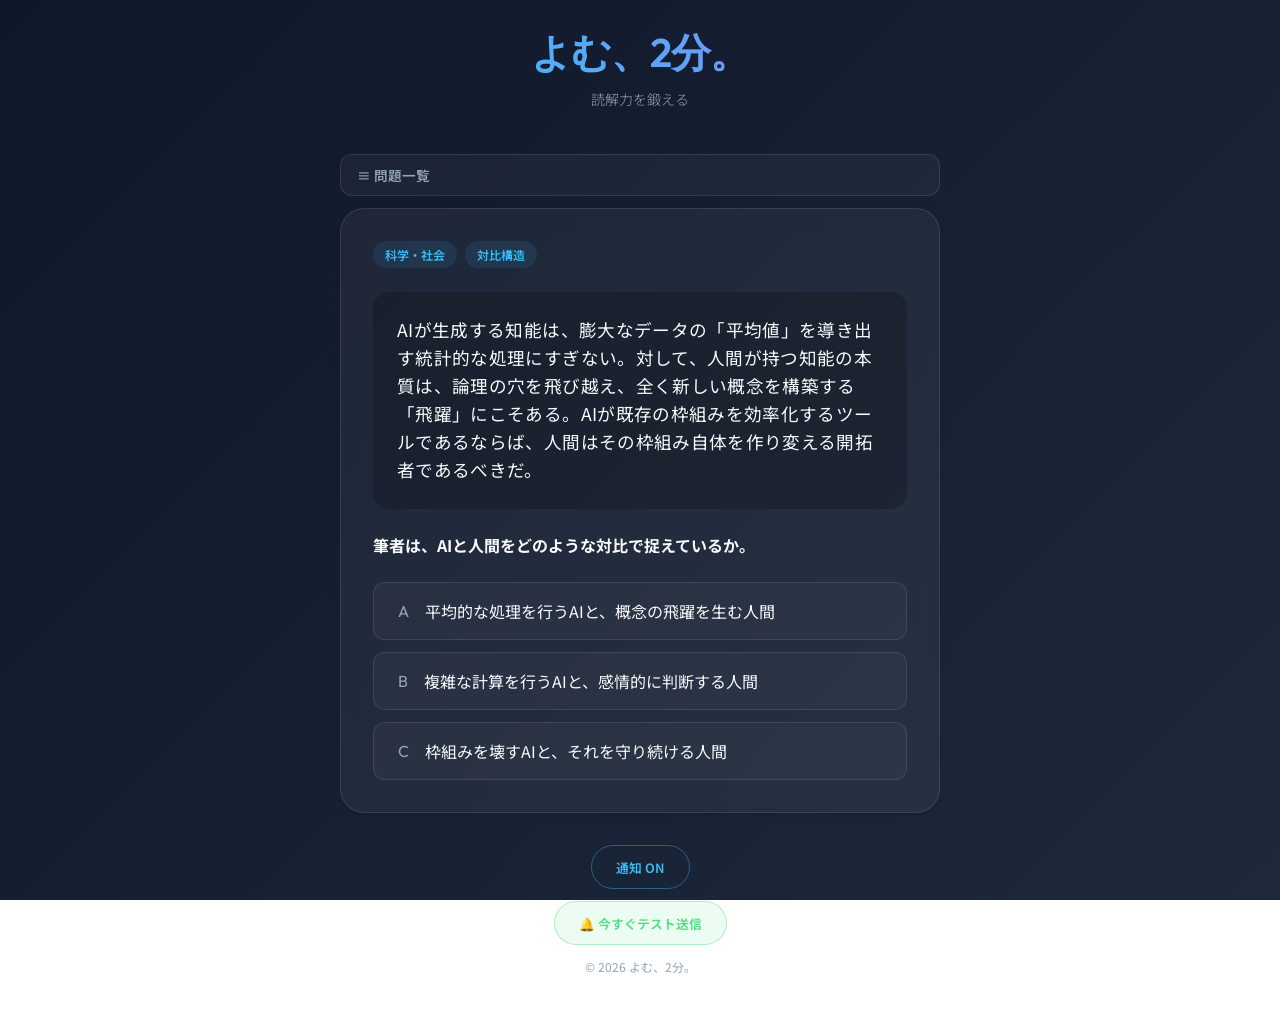
==== index.html @ 4138f0cf "feat: add question list with jump-to and admin delete - Question list table (No. / Title / Genre) to" ====
<!DOCTYPE html>
<html lang="ja">
<head>
    <meta charset="UTF-8">
    <meta name="viewport" content="width=device-width, initial-scale=1.0, viewport-fit=cover">
    <title>よむ、2分。</title>
    <link rel="preconnect" href="https://fonts.googleapis.com">
    <link rel="preconnect" href="https://fonts.gstatic.com" crossorigin>
    <link href="https://fonts.googleapis.com/css2?family=Noto+Sans+JP:wght@300;400;700&family=Outfit:wght@300;400;600&display=swap" rel="stylesheet">
    <link rel="manifest" href="/2-min_app/manifest.json">
    <!-- iOS PWA サポート -->
    <meta name="apple-mobile-web-app-capable" content="yes">
    <meta name="apple-mobile-web-app-status-bar-style" content="black-translucent">
    <meta name="apple-mobile-web-app-title" content="よむ2分">
    <link rel="apple-touch-icon" href="/2-min_app/icon-192.png">
    <meta name="theme-color" content="#0f172a">
    <link rel="stylesheet" href="style.css?v=10">
</head>
<body>
    <div id="app">

        <header class="app-header">
            <h1 class="app-title">よむ、2分。</h1>
            <p class="app-subtitle">読解力を鍛える</p>
            <div class="stats-row">
                <div class="stat-badge hidden" id="streak-badge">
                    <span id="streak-count">0</span> 日連続
                </div>
                <div class="stat-badge stat-badge--count hidden" id="daily-count">
                    今日 <span id="daily-count-num">0</span> 問
                </div>
            </div>
        </header>

        <!-- 問題一覧 -->
        <button id="list-toggle-btn" class="list-toggle-btn">≡ 問題一覧</button>
        <div id="question-list" class="question-list glass hidden"></div>

        <!-- 通常のクイズカード -->
        <div class="glass" id="quiz-card">
            <div class="tags-container" id="tags"></div>

            <div class="passage-section">
                <p id="passage"></p>
            </div>

            <p class="question-section" id="question"></p>

            <div class="choices-container" id="choices"></div>

            <div class="explanation-area hidden" id="explanation-area">
                <span class="result-badge" id="result-badge"></span>

                <div class="explanation-block">
                    <p class="label">【 根拠引用 】</p>
                    <p class="content-text" id="evidence-text"></p>
                </div>

                <div class="explanation-block">
                    <p class="label">【 読み方のコツ 】</p>
                    <p class="content-text" id="tip-text"></p>
                </div>

                <button class="next-btn hidden" id="next-btn">次の問題へ</button>
            </div>
        </div>


        <!-- 管理者パネル（?admin で表示） -->
        <div class="admin-panel hidden" id="admin-panel">
            <h2 class="admin-title">管理者パネル</h2>

            <form id="admin-form" class="admin-form">
                <div class="admin-row">
                    <label for="admin-title">タイトル（短い単語）</label>
                    <input type="text" id="admin-title" placeholder="例: 旅費精算" required>
                </div>
                <div class="admin-row">
                    <label for="admin-genre">ジャンル</label>
                    <input type="text" id="admin-genre" placeholder="例: 論説文" required>
                </div>
                <div class="admin-row">
                    <label for="admin-skill">スキルタグ</label>
                    <input type="text" id="admin-skill" placeholder="例: 筆者の主張" required>
                </div>
                <div class="admin-row">
                    <label for="admin-passage">問題文（本文）</label>
                    <textarea id="admin-passage" rows="6" required></textarea>
                </div>
                <div class="admin-row">
                    <label for="admin-question">設問</label>
                    <textarea id="admin-question" rows="2" required></textarea>
                </div>
                <div class="admin-row">
                    <label for="admin-choice-a">選択肢 A</label>
                    <input type="text" id="admin-choice-a" required>
                </div>
                <div class="admin-row">
                    <label for="admin-choice-b">選択肢 B</label>
                    <input type="text" id="admin-choice-b" required>
                </div>
                <div class="admin-row">
                    <label for="admin-choice-c">選択肢 C</label>
                    <input type="text" id="admin-choice-c" required>
                </div>
                <div class="admin-row">
                    <label for="admin-answer">正解</label>
                    <select id="admin-answer" required>
                        <option value="0">A</option>
                        <option value="1">B</option>
                        <option value="2">C</option>
                    </select>
                </div>
                <div class="admin-row">
                    <label for="admin-evidence">根拠引用（答えを支える本文の一節）</label>
                    <textarea id="admin-evidence" rows="2" required></textarea>
                </div>
                <div class="admin-row">
                    <label for="admin-tip">読み方のコツ</label>
                    <textarea id="admin-tip" rows="2" required></textarea>
                </div>
                <button type="submit" class="admin-submit-btn">問題を追加</button>
            </form>

            <div id="admin-list" class="admin-list"></div>
        </div>

        <footer class="app-footer">
            <button id="notification-toggle" type="button" class="notification-toggle">
                通知 ON
            </button>
            <button id="test-notification-btn" type="button" class="test-notify-btn">
                🔔 今すぐテスト送信
            </button>
            <p>© 2026 よむ、2分。</p>
        </footer>

    </div>

    <script src="script.js?v=10"></script>
</body>
</html>
---- style.css ----
:root {
    --bg-gradient: linear-gradient(135deg, #0f172a 0%, #1e293b 100%);
    --card-bg: rgba(255, 255, 255, 0.05);
    --card-border: rgba(255, 255, 255, 0.1);
    --accent-color: #38bdf8;
    --accent-hover: #0ea5e9;
    --text-primary: #f8fafc;
    --text-secondary: #94a3b8;
    --correct-color: #4ade80;
    --incorrect-color: #f87171;
    --font-outfit: 'Outfit', sans-serif;
    --font-jp: 'Noto Sans JP', sans-serif;
}

* {
    margin: 0;
    padding: 0;
    box-sizing: border-box;
}

body {
    background: var(--bg-gradient);
    background-attachment: fixed;
    color: var(--text-primary);
    font-family: var(--font-jp);
    line-height: 1.6;
    display: flex;
    justify-content: center;
    align-items: center;
    min-height: 100vh;
    padding: 20px;
    /* iOS ホームインジケーター分の余白を確保 */
    padding-bottom: max(20px, env(safe-area-inset-bottom));
}

#app {
    width: 100%;
    max-width: 600px;
}

/* Header */
.app-header {
    text-align: center;
    margin-bottom: 2rem;
}

.app-title {
    font-family: var(--font-outfit);
    font-size: 2.5rem;
    font-weight: 600;
    letter-spacing: -0.025em;
    margin-bottom: 0.25rem;
    background: linear-gradient(to right, #38bdf8, #818cf8);
    -webkit-background-clip: text;
    -webkit-text-fill-color: transparent;
}

.app-subtitle {
    color: var(--text-secondary);
    font-size: 0.875rem;
    font-weight: 300;
    margin-bottom: 0.75rem;
}

/* Stats Row */
.stats-row {
    display: flex;
    justify-content: center;
    gap: 0.6rem;
    margin-top: 0.75rem;
    flex-wrap: wrap;
}

.stat-badge {
    display: inline-block;
    background: rgba(56, 189, 248, 0.12);
    border: 1px solid rgba(56, 189, 248, 0.3);
    color: var(--accent-color);
    padding: 0.35rem 1rem;
    border-radius: 9999px;
    font-family: var(--font-outfit);
    font-size: 0.9rem;
    font-weight: 600;
    letter-spacing: 0.02em;
}

.stat-badge--count {
    background: rgba(129, 140, 248, 0.12);
    border-color: rgba(129, 140, 248, 0.3);
    color: #818cf8;
}

#streak-count,
#daily-count-num {
    font-size: 1.1rem;
}

/* Quiz Card (Glassmorphism) */
.glass {
    background: var(--card-bg);
    backdrop-filter: blur(12px);
    -webkit-backdrop-filter: blur(12px);
    border: 1px solid var(--card-border);
    border-radius: 24px;
    padding: 2rem;
    box-shadow: 0 4px 6px -1px rgba(0, 0, 0, 0.1), 0 2px 4px -1px rgba(0, 0, 0, 0.06);
}

.tags-container {
    display: flex;
    gap: 0.5rem;
    margin-bottom: 1.5rem;
}

.tag {
    background: rgba(56, 189, 248, 0.1);
    color: var(--accent-color);
    padding: 0.25rem 0.75rem;
    border-radius: 9999px;
    font-size: 0.75rem;
    font-weight: 600;
}

.passage-section {
    background: rgba(0, 0, 0, 0.2);
    padding: 1.5rem;
    border-radius: 16px;
    margin-bottom: 1.5rem;
    font-size: 1.1rem;
    letter-spacing: 0.02em;
}

.question-section {
    font-weight: 700;
    margin-bottom: 1.5rem;
    color: var(--text-primary);
}

/* Choices */
.choices-container {
    display: flex;
    flex-direction: column;
    gap: 0.75rem;
}

.choice-item {
    background: rgba(255, 255, 255, 0.03);
    border: 1px solid var(--card-border);
    padding: 1rem 1.5rem;
    border-radius: 12px;
    cursor: pointer;
    transition: all 0.2s cubic-bezier(0.4, 0, 0.2, 1);
    text-align: left;
    display: flex;
    align-items: center;
    color: var(--text-primary);
    font-family: var(--font-jp);
    font-size: 1rem;
}

.choice-item:hover {
    background: rgba(255, 255, 255, 0.08);
    transform: translateY(-2px);
}

.choice-item.selected {
    border-color: var(--accent-color);
    background: rgba(56, 189, 248, 0.1);
}

.choice-label {
    font-family: var(--font-outfit);
    margin-right: 1rem;
    color: var(--text-secondary);
}

/* Explanation Area */
.explanation-area {
    margin-top: 2rem;
    padding-top: 2rem;
    border-top: 1px solid var(--card-border);
    animation: slideUp 0.4s ease-out forwards;
}

.hidden {
    display: none;
}

@keyframes slideUp {
    from { opacity: 0; transform: translateY(20px); }
    to { opacity: 1; transform: translateY(0); }
}

.result-badge {
    display: inline-block;
    padding: 0.5rem 1rem;
    border-radius: 8px;
    font-weight: 700;
    margin-bottom: 1.5rem;
}

.result-badge.correct {
    background: rgba(74, 222, 128, 0.1);
    color: var(--correct-color);
}

.result-badge.incorrect {
    background: rgba(248, 113, 113, 0.1);
    color: var(--incorrect-color);
}

.explanation-block {
    margin-bottom: 1.5rem;
}

.label {
    font-size: 0.75rem;
    color: var(--text-secondary);
    margin-bottom: 0.5rem;
}

.content-text {
    font-size: 0.95rem;
    border-left: 3px solid var(--accent-color);
    padding-left: 1rem;
}

/* Buttons */
.next-btn {
    width: 100%;
    background: var(--accent-color);
    color: white;
    border: none;
    padding: 1rem;
    border-radius: 12px;
    font-weight: 600;
    font-size: 1rem;
    cursor: pointer;
    transition: background 0.2s;
    margin-top: 1rem;
}

.next-btn:hover {
    background: var(--accent-hover);
}


/* Footer */
.app-footer {
    text-align: center;
    margin-top: 2rem;
    margin-bottom: 1.5rem;
    color: var(--text-secondary);
    font-size: 0.75rem;
    display: flex;
    flex-direction: column;
    align-items: center;
    gap: 0.75rem;
}

/* Notification Toggle Button */
.notification-toggle {
    background: transparent;
    border: 1px solid rgba(56, 189, 248, 0.4);
    color: var(--accent-color);
    padding: 0.6rem 1.5rem;   /* タップ領域を広く */
    min-height: 44px;          /* Apple 推奨最小タップターゲット */
    border-radius: 9999px;
    font-size: 0.8rem;
    font-weight: 600;
    cursor: pointer;
    touch-action: manipulation; /* iOS ダブルタップ遅延を除去 */
    -webkit-tap-highlight-color: transparent;
    transition: all 0.2s;
    font-family: var(--font-jp);
}

.notification-toggle:hover {
    background: rgba(56, 189, 248, 0.1);
}

.notification-toggle.off {
    border-color: rgba(148, 163, 184, 0.3);
    color: var(--text-secondary);
}

.notification-toggle.off:hover {
    background: rgba(148, 163, 184, 0.08);
}

.notification-toggle:disabled {
    opacity: 0.4;
    cursor: not-allowed;
}

/* Test Notification Button */
.test-notify-btn {
    background: rgba(74, 222, 128, 0.1);
    border: 1px solid rgba(74, 222, 128, 0.4);
    color: #4ade80;
    padding: 0.6rem 1.5rem;
    min-height: 44px;
    border-radius: 9999px;
    font-size: 0.8rem;
    font-weight: 600;
    cursor: pointer;
    touch-action: manipulation;
    -webkit-tap-highlight-color: transparent;
    transition: all 0.2s;
    font-family: var(--font-jp);
}

.test-notify-btn:hover {
    background: rgba(74, 222, 128, 0.2);
    transform: translateY(-1px);
}

.test-notify-btn:disabled {
    opacity: 0.6;
    cursor: not-allowed;
    transform: none;
}

/* =====================================================================
   Question List
   ===================================================================== */
.list-toggle-btn {
    display: block;
    width: 100%;
    background: rgba(255, 255, 255, 0.04);
    border: 1px solid var(--card-border);
    color: var(--text-secondary);
    padding: 0.6rem 1rem;
    border-radius: 12px;
    font-size: 0.85rem;
    font-weight: 600;
    cursor: pointer;
    text-align: left;
    font-family: var(--font-jp);
    margin-bottom: 0.75rem;
    transition: background 0.2s;
}

.list-toggle-btn:hover {
    background: rgba(255, 255, 255, 0.08);
}

.question-list {
    margin-bottom: 1rem;
    padding: 1.25rem 1.5rem;
    overflow-x: auto;
}

.question-table {
    width: 100%;
    border-collapse: collapse;
    font-size: 0.9rem;
}

.question-table th {
    text-align: left;
    color: var(--text-secondary);
    font-size: 0.75rem;
    padding: 0 0.5rem 0.6rem;
    border-bottom: 1px solid var(--card-border);
    font-weight: 600;
}

.question-table td {
    padding: 0.6rem 0.5rem;
    border-bottom: 1px solid rgba(255, 255, 255, 0.04);
    vertical-align: middle;
}

.ql-num {
    color: var(--text-secondary);
    font-family: var(--font-outfit);
    font-size: 0.8rem;
    width: 2.5rem;
    text-align: center;
}

.ql-num--deletable {
    color: #f87171;
    cursor: pointer;
    font-weight: 700;
    border: 1px solid rgba(248, 113, 113, 0.35);
    border-radius: 6px;
    transition: background 0.15s;
}

.ql-num--deletable:hover {
    background: rgba(248, 113, 113, 0.15);
}

.ql-num--builtin {
    cursor: default;
}

.ql-title {
    color: var(--accent-color);
    cursor: pointer;
    font-weight: 600;
    transition: opacity 0.15s;
}

.ql-title:hover {
    opacity: 0.75;
    text-decoration: underline;
}

.ql-genre {
    color: var(--text-secondary);
    font-size: 0.8rem;
}

/* =====================================================================
   Admin Panel
   ===================================================================== */
.admin-panel {
    margin-top: 2rem;
    background: var(--card-bg);
    backdrop-filter: blur(12px);
    -webkit-backdrop-filter: blur(12px);
    border: 1px solid rgba(248, 113, 113, 0.3);
    border-radius: 24px;
    padding: 2rem;
}

.admin-title {
    font-size: 1.25rem;
    font-weight: 700;
    color: #f87171;
    margin-bottom: 1.5rem;
    padding-bottom: 0.75rem;
    border-bottom: 1px solid rgba(248, 113, 113, 0.2);
}

.admin-form {
    display: flex;
    flex-direction: column;
    gap: 1rem;
}

.admin-row {
    display: flex;
    flex-direction: column;
    gap: 0.35rem;
}

.admin-row label {
    font-size: 0.78rem;
    color: var(--text-secondary);
    font-weight: 600;
    letter-spacing: 0.02em;
}

.admin-row input,
.admin-row textarea,
.admin-row select {
    background: rgba(0, 0, 0, 0.3);
    border: 1px solid rgba(255, 255, 255, 0.12);
    border-radius: 8px;
    padding: 0.6rem 0.75rem;
    color: var(--text-primary);
    font-family: var(--font-jp);
    font-size: 0.95rem;
    resize: vertical;
    transition: border-color 0.2s;
}

.admin-row input:focus,
.admin-row textarea:focus,
.admin-row select:focus {
    outline: none;
    border-color: rgba(248, 113, 113, 0.5);
}

.admin-row select option {
    background: #1e293b;
}

.admin-submit-btn {
    background: rgba(248, 113, 113, 0.12);
    border: 1px solid rgba(248, 113, 113, 0.5);
    color: #f87171;
    padding: 0.8rem;
    border-radius: 12px;
    font-size: 1rem;
    font-weight: 600;
    cursor: pointer;
    transition: all 0.2s;
    font-family: var(--font-jp);
    margin-top: 0.5rem;
}

.admin-submit-btn:hover {
    background: rgba(248, 113, 113, 0.22);
}

.admin-list {
    margin-top: 2rem;
    padding-top: 1.5rem;
    border-top: 1px solid rgba(255, 255, 255, 0.08);
}

.admin-list-title {
    font-size: 0.85rem;
    color: var(--text-secondary);
    margin-bottom: 1rem;
    font-weight: 600;
}

.admin-item {
    background: rgba(0, 0, 0, 0.2);
    border-radius: 12px;
    padding: 1rem;
    margin-bottom: 0.75rem;
    border: 1px solid rgba(255, 255, 255, 0.05);
}

.admin-item-header {
    display: flex;
    align-items: center;
    gap: 0.5rem;
    margin-bottom: 0.6rem;
    flex-wrap: wrap;
}

.admin-delete-btn {
    margin-left: auto;
    background: transparent;
    border: 1px solid rgba(248, 113, 113, 0.4);
    color: #f87171;
    padding: 0.2rem 0.65rem;
    border-radius: 6px;
    font-size: 0.75rem;
    cursor: pointer;
    font-family: var(--font-jp);
    transition: background 0.15s;
}

.admin-delete-btn:hover {
    background: rgba(248, 113, 113, 0.15);
}

.admin-item-passage {
    font-size: 0.82rem;
    color: var(--text-secondary);
    margin-bottom: 0.3rem;
    line-height: 1.5;
}

.admin-item-question {
    font-size: 0.9rem;
    color: var(--text-primary);
}

.admin-empty {
    color: var(--text-secondary);
    font-size: 0.85rem;
    text-align: center;
    padding: 1rem 0;
}
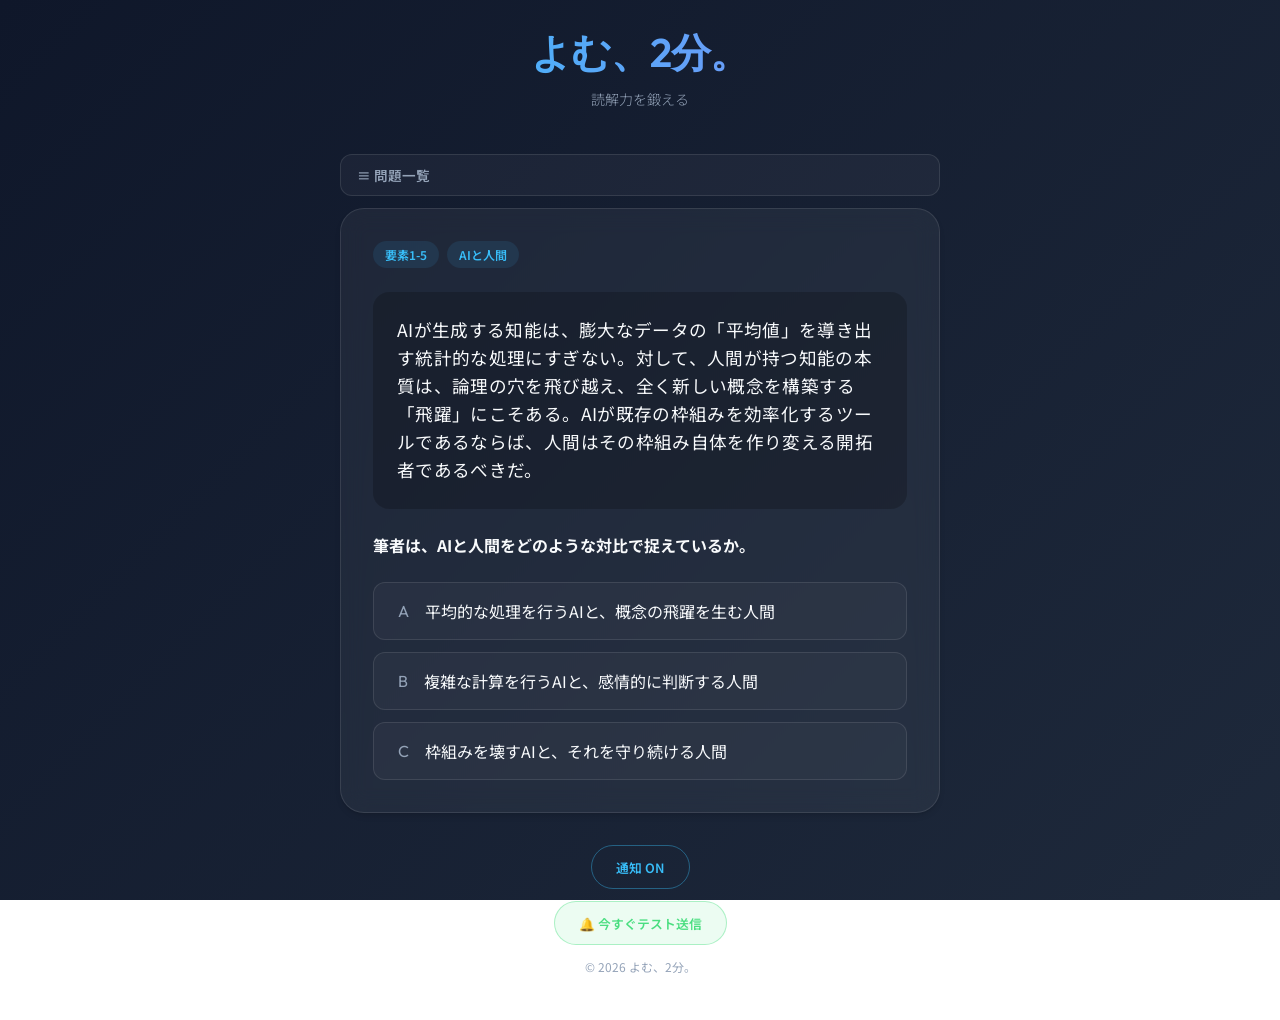
==== commit d36df191: "feat: restructure quiz schema to elementNo/sequenceNo/answers/explanation - New schema: elementNo, t" ====
--- a/index.html
+++ b/index.html
@@ -14,7 +14,7 @@
     <meta name="apple-mobile-web-app-title" content="よむ2分">
     <link rel="apple-touch-icon" href="/2-min_app/icon-192.png">
     <meta name="theme-color" content="#0f172a">
-    <link rel="stylesheet" href="style.css?v=10">
+    <link rel="stylesheet" href="style.css?v=11">
 </head>
 <body>
     <div id="app">
@@ -48,17 +48,14 @@
 
             <div class="choices-container" id="choices"></div>
 
+            <button class="confirm-btn hidden" id="confirm-btn">答えを確認</button>
+
             <div class="explanation-area hidden" id="explanation-area">
                 <span class="result-badge" id="result-badge"></span>
 
                 <div class="explanation-block">
-                    <p class="label">【 根拠引用 】</p>
-                    <p class="content-text" id="evidence-text"></p>
-                </div>
-
-                <div class="explanation-block">
-                    <p class="label">【 読み方のコツ 】</p>
-                    <p class="content-text" id="tip-text"></p>
+                    <p class="label">【 解説 】</p>
+                    <p class="content-text" id="explanation-text"></p>
                 </div>
 
                 <button class="next-btn hidden" id="next-btn">次の問題へ</button>
@@ -71,24 +68,26 @@
             <h2 class="admin-title">管理者パネル</h2>
 
             <form id="admin-form" class="admin-form">
-                <div class="admin-row">
-                    <label for="admin-title">タイトル（短い単語）</label>
-                    <input type="text" id="admin-title" placeholder="例: 旅費精算" required>
+                <div class="admin-row admin-row--inline">
+                    <div>
+                        <label for="admin-element-no">要素No.</label>
+                        <input type="number" id="admin-element-no" min="1" value="1" required>
+                    </div>
+                    <div>
+                        <label for="admin-sequence-no">追番</label>
+                        <input type="number" id="admin-sequence-no" min="1" value="1" required>
+                    </div>
+                    <div style="flex:2">
+                        <label for="admin-title">タイトル</label>
+                        <input type="text" id="admin-title" placeholder="例: 旅費精算" required>
+                    </div>
                 </div>
                 <div class="admin-row">
-                    <label for="admin-genre">ジャンル</label>
-                    <input type="text" id="admin-genre" placeholder="例: 論説文" required>
-                </div>
-                <div class="admin-row">
-                    <label for="admin-skill">スキルタグ</label>
-                    <input type="text" id="admin-skill" placeholder="例: 筆者の主張" required>
-                </div>
-                <div class="admin-row">
-                    <label for="admin-passage">問題文（本文）</label>
+                    <label for="admin-passage">本文</label>
                     <textarea id="admin-passage" rows="6" required></textarea>
                 </div>
                 <div class="admin-row">
-                    <label for="admin-question">設問</label>
+                    <label for="admin-question">問い</label>
                     <textarea id="admin-question" rows="2" required></textarea>
                 </div>
                 <div class="admin-row">
@@ -104,20 +103,16 @@
                     <input type="text" id="admin-choice-c" required>
                 </div>
                 <div class="admin-row">
-                    <label for="admin-answer">正解</label>
-                    <select id="admin-answer" required>
-                        <option value="0">A</option>
-                        <option value="1">B</option>
-                        <option value="2">C</option>
-                    </select>
+                    <label>答え（複数選択可）</label>
+                    <div class="admin-check-group">
+                        <label class="admin-check"><input type="checkbox" id="admin-ans-a"> A</label>
+                        <label class="admin-check"><input type="checkbox" id="admin-ans-b"> B</label>
+                        <label class="admin-check"><input type="checkbox" id="admin-ans-c"> C</label>
+                    </div>
                 </div>
                 <div class="admin-row">
-                    <label for="admin-evidence">根拠引用（答えを支える本文の一節）</label>
-                    <textarea id="admin-evidence" rows="2" required></textarea>
-                </div>
-                <div class="admin-row">
-                    <label for="admin-tip">読み方のコツ</label>
-                    <textarea id="admin-tip" rows="2" required></textarea>
+                    <label for="admin-explanation">解説</label>
+                    <textarea id="admin-explanation" rows="4" required></textarea>
                 </div>
                 <button type="submit" class="admin-submit-btn">問題を追加</button>
             </form>
@@ -137,6 +132,6 @@
 
     </div>
 
-    <script src="script.js?v=10"></script>
+    <script src="script.js?v=12"></script>
 </body>
 </html>
--- a/style.css
+++ b/style.css
@@ -168,6 +168,41 @@
     background: rgba(56, 189, 248, 0.1);
 }
 
+.choice-item.correct-answer {
+    border-color: var(--correct-color);
+    background: rgba(74, 222, 128, 0.1);
+}
+
+.choice-item.wrong-answer {
+    border-color: var(--incorrect-color);
+    background: rgba(248, 113, 113, 0.1);
+}
+
+.tag--multi {
+    background: rgba(251, 191, 36, 0.12);
+    color: #fbbf24;
+}
+
+/* 答えを確認ボタン */
+.confirm-btn {
+    width: 100%;
+    background: rgba(56, 189, 248, 0.12);
+    border: 1px solid rgba(56, 189, 248, 0.5);
+    color: var(--accent-color);
+    padding: 0.8rem;
+    border-radius: 12px;
+    font-size: 1rem;
+    font-weight: 600;
+    cursor: pointer;
+    transition: background 0.2s;
+    font-family: var(--font-jp);
+    margin-top: 1rem;
+}
+
+.confirm-btn:hover {
+    background: rgba(56, 189, 248, 0.22);
+}
+
 .choice-label {
     font-family: var(--font-outfit);
     margin-right: 1rem;
@@ -480,6 +515,45 @@
     background: #1e293b;
 }
 
+.admin-row--inline {
+    flex-direction: row;
+    gap: 0.75rem;
+    align-items: flex-end;
+}
+
+.admin-row--inline > div {
+    display: flex;
+    flex-direction: column;
+    gap: 0.35rem;
+    flex: 1;
+}
+
+.admin-row--inline input[type="number"] {
+    width: 100%;
+}
+
+.admin-check-group {
+    display: flex;
+    gap: 1.5rem;
+    padding: 0.5rem 0;
+}
+
+.admin-check {
+    display: flex;
+    align-items: center;
+    gap: 0.4rem;
+    cursor: pointer;
+    font-size: 0.95rem;
+    color: var(--text-primary);
+}
+
+.admin-check input[type="checkbox"] {
+    width: 1.1rem;
+    height: 1.1rem;
+    accent-color: #f87171;
+    cursor: pointer;
+}
+
 .admin-submit-btn {
     background: rgba(248, 113, 113, 0.12);
     border: 1px solid rgba(248, 113, 113, 0.5);
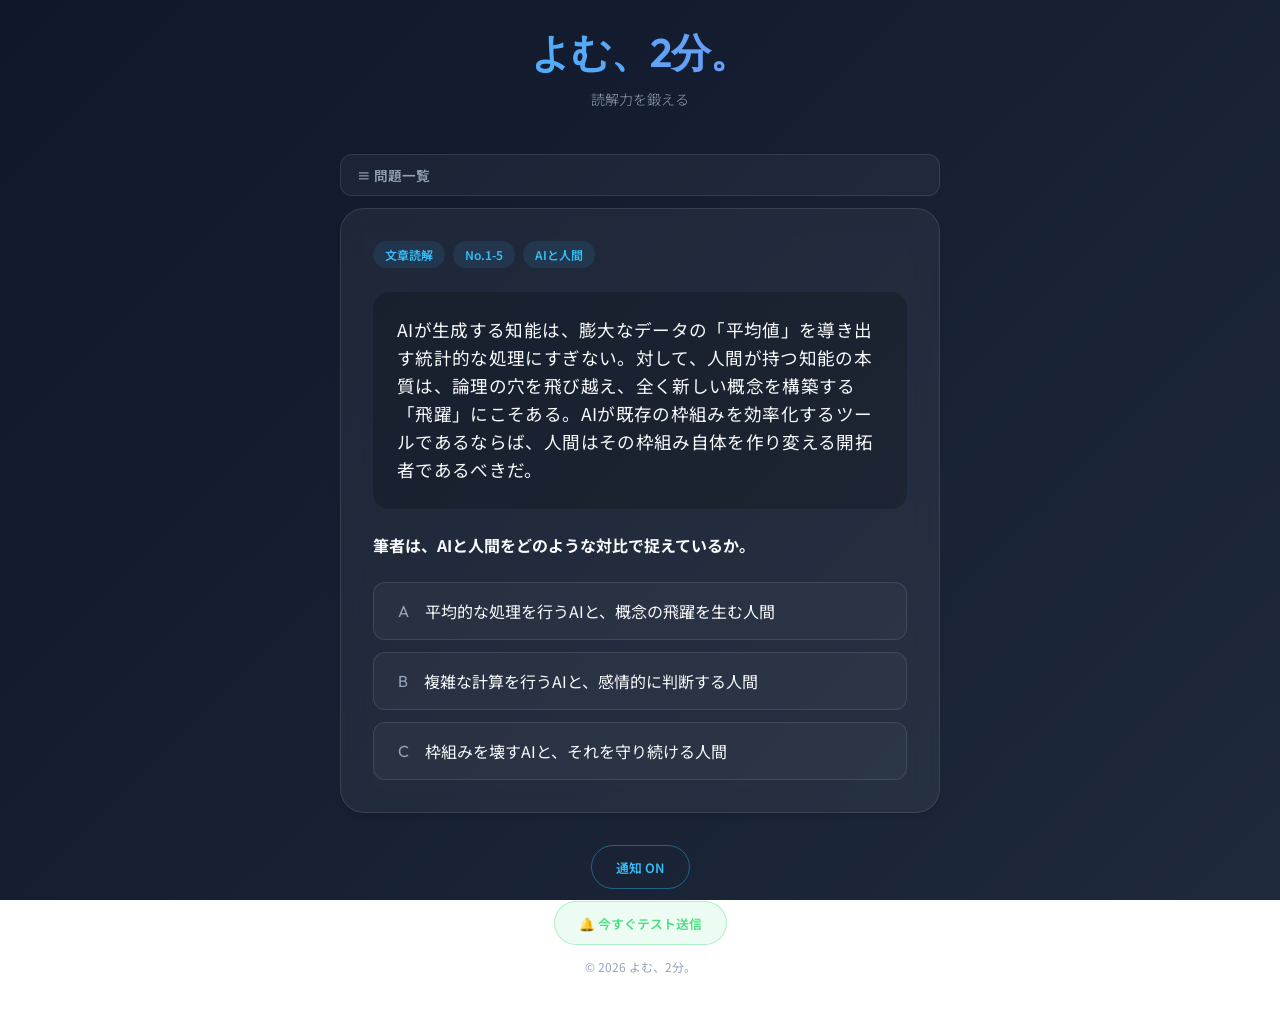
==== commit 69fd513d: "feat: add elementName field to quiz schema" ====
--- a/index.html
+++ b/index.html
@@ -14,7 +14,7 @@
     <meta name="apple-mobile-web-app-title" content="よむ2分">
     <link rel="apple-touch-icon" href="/2-min_app/icon-192.png">
     <meta name="theme-color" content="#0f172a">
-    <link rel="stylesheet" href="style.css?v=11">
+    <link rel="stylesheet" href="style.css?v=12">
 </head>
 <body>
     <div id="app">
@@ -68,18 +68,22 @@
             <h2 class="admin-title">管理者パネル</h2>
 
             <form id="admin-form" class="admin-form">
+                <div class="admin-row">
+                    <label for="admin-element-name">要素名</label>
+                    <input type="text" id="admin-element-name" placeholder="例: 文章読解" required>
+                </div>
                 <div class="admin-row admin-row--inline">
                     <div>
                         <label for="admin-element-no">要素No.</label>
                         <input type="number" id="admin-element-no" min="1" value="1" required>
                     </div>
+                    <div style="flex:2">
+                        <label for="admin-title">タイトル</label>
+                        <input type="text" id="admin-title" placeholder="例: 旅費精算" required>
+                    </div>
                     <div>
                         <label for="admin-sequence-no">追番</label>
                         <input type="number" id="admin-sequence-no" min="1" value="1" required>
-                    </div>
-                    <div style="flex:2">
-                        <label for="admin-title">タイトル</label>
-                        <input type="text" id="admin-title" placeholder="例: 旅費精算" required>
                     </div>
                 </div>
                 <div class="admin-row">
@@ -132,6 +136,6 @@
 
     </div>
 
-    <script src="script.js?v=12"></script>
+    <script src="script.js?v=13"></script>
 </body>
 </html>
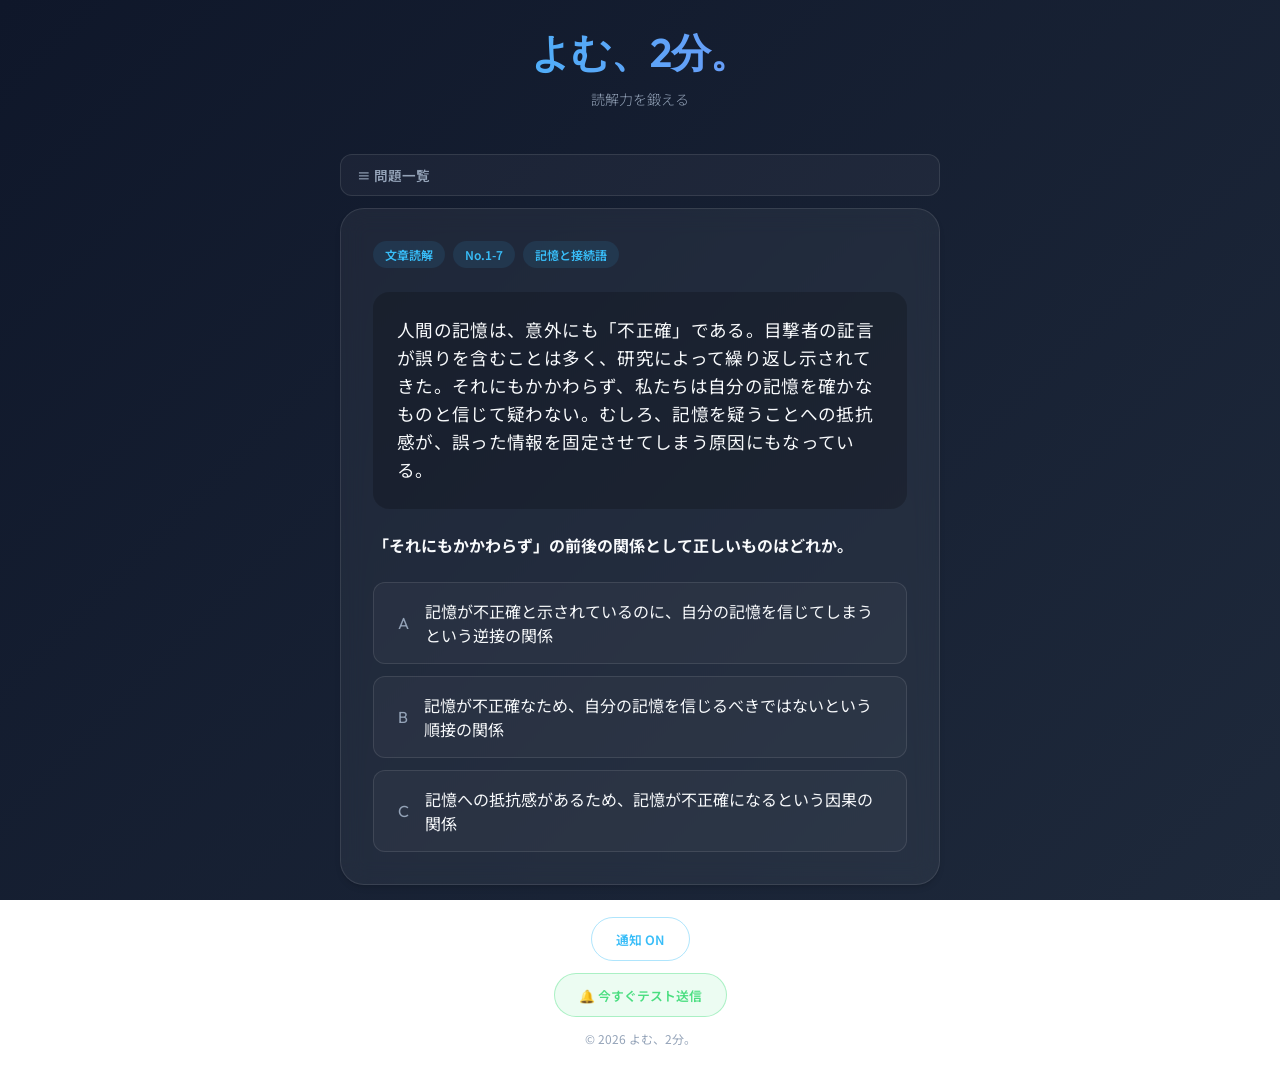
==== commit ca895275: "Bump version in index.html for cache busting" ====
--- a/index.html
+++ b/index.html
@@ -14,7 +14,7 @@
     <meta name="apple-mobile-web-app-title" content="よむ2分">
     <link rel="apple-touch-icon" href="/2-min_app/icon-192.png">
     <meta name="theme-color" content="#0f172a">
-    <link rel="stylesheet" href="style.css?v=12">
+    <link rel="stylesheet" href="style.css?v=14">
 </head>
 <body>
     <div id="app">
@@ -118,7 +118,10 @@
                     <label for="admin-explanation">解説</label>
                     <textarea id="admin-explanation" rows="4" required></textarea>
                 </div>
-                <button type="submit" class="admin-submit-btn">問題を追加</button>
+                <div class="admin-form-actions">
+                    <button type="submit" class="admin-submit-btn">問題を追加</button>
+                    <button type="button" class="admin-cancel-btn hidden" id="admin-cancel-btn">キャンセル</button>
+                </div>
             </form>
 
             <div id="admin-list" class="admin-list"></div>
@@ -136,6 +139,6 @@
 
     </div>
 
-    <script src="script.js?v=13"></script>
+    <script src="script.js?v=15"></script>
 </body>
 </html>
--- a/style.css
+++ b/style.css
@@ -618,6 +618,51 @@
     background: rgba(248, 113, 113, 0.15);
 }
 
+.admin-edit-btn {
+    background: transparent;
+    border: 1px solid rgba(56, 189, 248, 0.4);
+    color: var(--accent-color);
+    padding: 0.2rem 0.65rem;
+    border-radius: 6px;
+    font-size: 0.75rem;
+    cursor: pointer;
+    font-family: var(--font-jp);
+    transition: background 0.15s;
+}
+
+.admin-edit-btn:hover {
+    background: rgba(56, 189, 248, 0.12);
+}
+
+.admin-form-actions {
+    display: flex;
+    gap: 0.75rem;
+    margin-top: 0.5rem;
+}
+
+.admin-form-actions .admin-submit-btn {
+    flex: 1;
+    margin-top: 0;
+}
+
+.admin-cancel-btn {
+    background: transparent;
+    border: 1px solid rgba(148, 163, 184, 0.4);
+    color: var(--text-secondary);
+    padding: 0.8rem 1.25rem;
+    border-radius: 12px;
+    font-size: 0.9rem;
+    font-weight: 600;
+    cursor: pointer;
+    font-family: var(--font-jp);
+    transition: background 0.2s;
+    white-space: nowrap;
+}
+
+.admin-cancel-btn:hover {
+    background: rgba(148, 163, 184, 0.1);
+}
+
 .admin-item-passage {
     font-size: 0.82rem;
     color: var(--text-secondary);
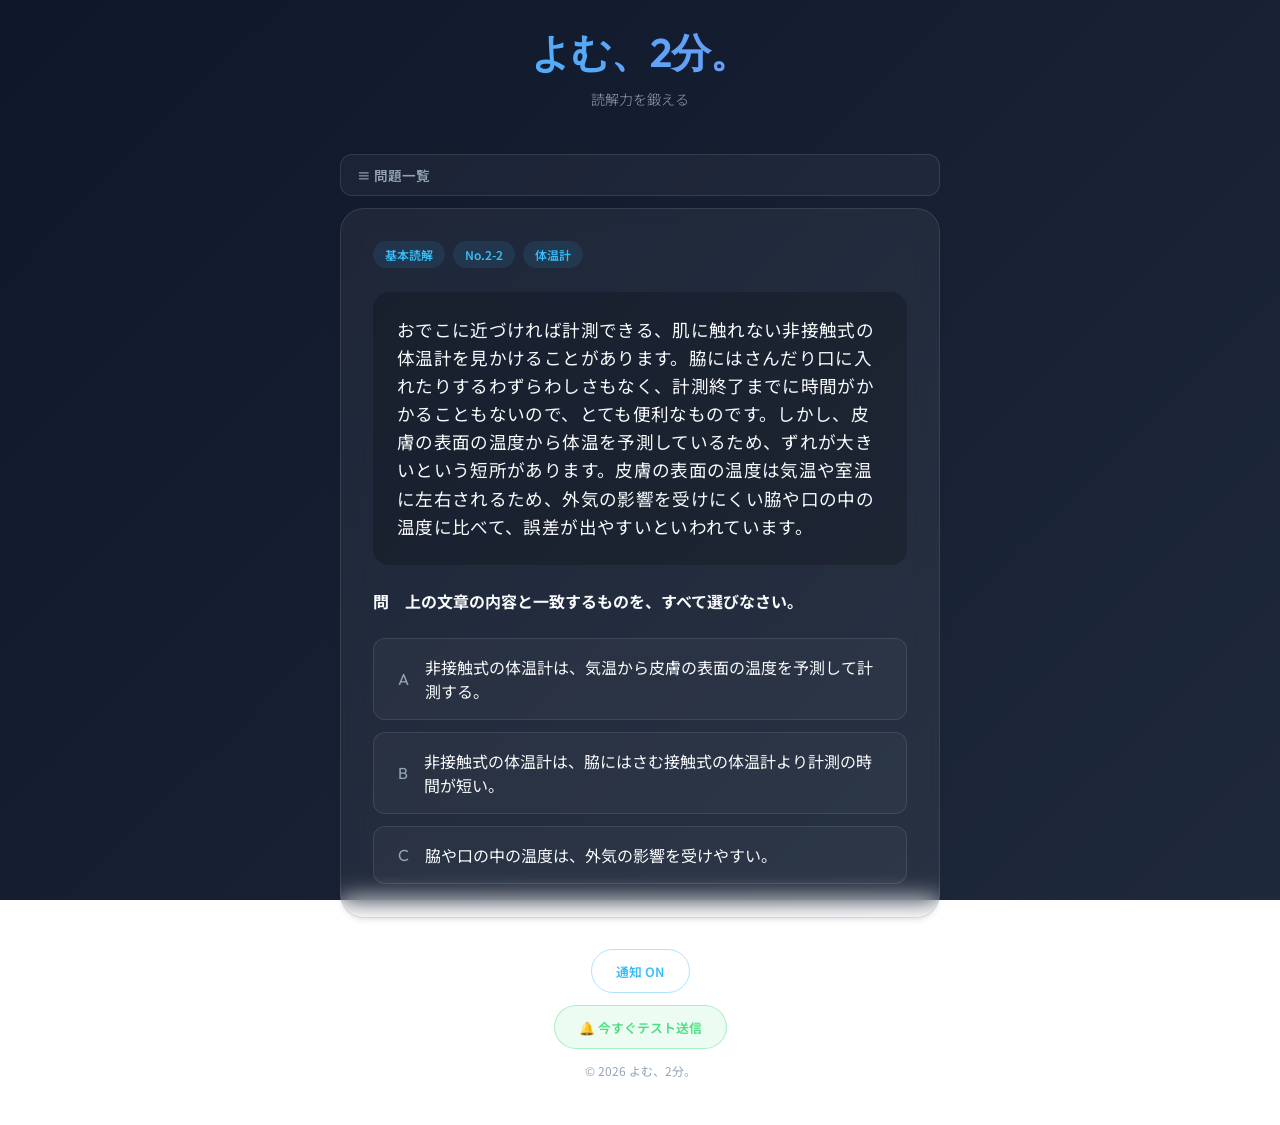
==== commit 8ce46224: "Update questions, remove admin panel, add history tracking, rename script cachebuster" ====
--- a/index.html
+++ b/index.html
@@ -63,69 +63,7 @@
         </div>
 
 
-        <!-- 管理者パネル（?admin で表示） -->
-        <div class="admin-panel hidden" id="admin-panel">
-            <h2 class="admin-title">管理者パネル</h2>
 
-            <form id="admin-form" class="admin-form">
-                <div class="admin-row">
-                    <label for="admin-element-name">要素名</label>
-                    <input type="text" id="admin-element-name" placeholder="例: 文章読解" required>
-                </div>
-                <div class="admin-row admin-row--inline">
-                    <div>
-                        <label for="admin-element-no">要素No.</label>
-                        <input type="number" id="admin-element-no" min="1" value="1" required>
-                    </div>
-                    <div style="flex:2">
-                        <label for="admin-title">タイトル</label>
-                        <input type="text" id="admin-title" placeholder="例: 旅費精算" required>
-                    </div>
-                    <div>
-                        <label for="admin-sequence-no">追番</label>
-                        <input type="number" id="admin-sequence-no" min="1" value="1" required>
-                    </div>
-                </div>
-                <div class="admin-row">
-                    <label for="admin-passage">本文</label>
-                    <textarea id="admin-passage" rows="6" required></textarea>
-                </div>
-                <div class="admin-row">
-                    <label for="admin-question">問い</label>
-                    <textarea id="admin-question" rows="2" required></textarea>
-                </div>
-                <div class="admin-row">
-                    <label for="admin-choice-a">選択肢 A</label>
-                    <input type="text" id="admin-choice-a" required>
-                </div>
-                <div class="admin-row">
-                    <label for="admin-choice-b">選択肢 B</label>
-                    <input type="text" id="admin-choice-b" required>
-                </div>
-                <div class="admin-row">
-                    <label for="admin-choice-c">選択肢 C</label>
-                    <input type="text" id="admin-choice-c" required>
-                </div>
-                <div class="admin-row">
-                    <label>答え（複数選択可）</label>
-                    <div class="admin-check-group">
-                        <label class="admin-check"><input type="checkbox" id="admin-ans-a"> A</label>
-                        <label class="admin-check"><input type="checkbox" id="admin-ans-b"> B</label>
-                        <label class="admin-check"><input type="checkbox" id="admin-ans-c"> C</label>
-                    </div>
-                </div>
-                <div class="admin-row">
-                    <label for="admin-explanation">解説</label>
-                    <textarea id="admin-explanation" rows="4" required></textarea>
-                </div>
-                <div class="admin-form-actions">
-                    <button type="submit" class="admin-submit-btn">問題を追加</button>
-                    <button type="button" class="admin-cancel-btn hidden" id="admin-cancel-btn">キャンセル</button>
-                </div>
-            </form>
-
-            <div id="admin-list" class="admin-list"></div>
-        </div>
 
         <footer class="app-footer">
             <button id="notification-toggle" type="button" class="notification-toggle">
@@ -139,6 +77,6 @@
 
     </div>
 
-    <script src="script.js?v=15"></script>
+    <script src="app_script.js"></script>
 </body>
 </html>
--- a/style.css
+++ b/style.css
@@ -449,235 +449,4 @@
     font-size: 0.8rem;
 }
 
-/* =====================================================================
-   Admin Panel
-   ===================================================================== */
-.admin-panel {
-    margin-top: 2rem;
-    background: var(--card-bg);
-    backdrop-filter: blur(12px);
-    -webkit-backdrop-filter: blur(12px);
-    border: 1px solid rgba(248, 113, 113, 0.3);
-    border-radius: 24px;
-    padding: 2rem;
-}
-
-.admin-title {
-    font-size: 1.25rem;
-    font-weight: 700;
-    color: #f87171;
-    margin-bottom: 1.5rem;
-    padding-bottom: 0.75rem;
-    border-bottom: 1px solid rgba(248, 113, 113, 0.2);
-}
-
-.admin-form {
-    display: flex;
-    flex-direction: column;
-    gap: 1rem;
-}
-
-.admin-row {
-    display: flex;
-    flex-direction: column;
-    gap: 0.35rem;
-}
-
-.admin-row label {
-    font-size: 0.78rem;
-    color: var(--text-secondary);
-    font-weight: 600;
-    letter-spacing: 0.02em;
-}
-
-.admin-row input,
-.admin-row textarea,
-.admin-row select {
-    background: rgba(0, 0, 0, 0.3);
-    border: 1px solid rgba(255, 255, 255, 0.12);
-    border-radius: 8px;
-    padding: 0.6rem 0.75rem;
-    color: var(--text-primary);
-    font-family: var(--font-jp);
-    font-size: 0.95rem;
-    resize: vertical;
-    transition: border-color 0.2s;
-}
-
-.admin-row input:focus,
-.admin-row textarea:focus,
-.admin-row select:focus {
-    outline: none;
-    border-color: rgba(248, 113, 113, 0.5);
-}
-
-.admin-row select option {
-    background: #1e293b;
-}
-
-.admin-row--inline {
-    flex-direction: row;
-    gap: 0.75rem;
-    align-items: flex-end;
-}
-
-.admin-row--inline > div {
-    display: flex;
-    flex-direction: column;
-    gap: 0.35rem;
-    flex: 1;
-}
-
-.admin-row--inline input[type="number"] {
-    width: 100%;
-}
-
-.admin-check-group {
-    display: flex;
-    gap: 1.5rem;
-    padding: 0.5rem 0;
-}
-
-.admin-check {
-    display: flex;
-    align-items: center;
-    gap: 0.4rem;
-    cursor: pointer;
-    font-size: 0.95rem;
-    color: var(--text-primary);
-}
-
-.admin-check input[type="checkbox"] {
-    width: 1.1rem;
-    height: 1.1rem;
-    accent-color: #f87171;
-    cursor: pointer;
-}
-
-.admin-submit-btn {
-    background: rgba(248, 113, 113, 0.12);
-    border: 1px solid rgba(248, 113, 113, 0.5);
-    color: #f87171;
-    padding: 0.8rem;
-    border-radius: 12px;
-    font-size: 1rem;
-    font-weight: 600;
-    cursor: pointer;
-    transition: all 0.2s;
-    font-family: var(--font-jp);
-    margin-top: 0.5rem;
-}
-
-.admin-submit-btn:hover {
-    background: rgba(248, 113, 113, 0.22);
-}
-
-.admin-list {
-    margin-top: 2rem;
-    padding-top: 1.5rem;
-    border-top: 1px solid rgba(255, 255, 255, 0.08);
-}
-
-.admin-list-title {
-    font-size: 0.85rem;
-    color: var(--text-secondary);
-    margin-bottom: 1rem;
-    font-weight: 600;
-}
-
-.admin-item {
-    background: rgba(0, 0, 0, 0.2);
-    border-radius: 12px;
-    padding: 1rem;
-    margin-bottom: 0.75rem;
-    border: 1px solid rgba(255, 255, 255, 0.05);
-}
-
-.admin-item-header {
-    display: flex;
-    align-items: center;
-    gap: 0.5rem;
-    margin-bottom: 0.6rem;
-    flex-wrap: wrap;
-}
-
-.admin-delete-btn {
-    margin-left: auto;
-    background: transparent;
-    border: 1px solid rgba(248, 113, 113, 0.4);
-    color: #f87171;
-    padding: 0.2rem 0.65rem;
-    border-radius: 6px;
-    font-size: 0.75rem;
-    cursor: pointer;
-    font-family: var(--font-jp);
-    transition: background 0.15s;
-}
-
-.admin-delete-btn:hover {
-    background: rgba(248, 113, 113, 0.15);
-}
-
-.admin-edit-btn {
-    background: transparent;
-    border: 1px solid rgba(56, 189, 248, 0.4);
-    color: var(--accent-color);
-    padding: 0.2rem 0.65rem;
-    border-radius: 6px;
-    font-size: 0.75rem;
-    cursor: pointer;
-    font-family: var(--font-jp);
-    transition: background 0.15s;
-}
-
-.admin-edit-btn:hover {
-    background: rgba(56, 189, 248, 0.12);
-}
-
-.admin-form-actions {
-    display: flex;
-    gap: 0.75rem;
-    margin-top: 0.5rem;
-}
-
-.admin-form-actions .admin-submit-btn {
-    flex: 1;
-    margin-top: 0;
-}
-
-.admin-cancel-btn {
-    background: transparent;
-    border: 1px solid rgba(148, 163, 184, 0.4);
-    color: var(--text-secondary);
-    padding: 0.8rem 1.25rem;
-    border-radius: 12px;
-    font-size: 0.9rem;
-    font-weight: 600;
-    cursor: pointer;
-    font-family: var(--font-jp);
-    transition: background 0.2s;
-    white-space: nowrap;
-}
-
-.admin-cancel-btn:hover {
-    background: rgba(148, 163, 184, 0.1);
-}
-
-.admin-item-passage {
-    font-size: 0.82rem;
-    color: var(--text-secondary);
-    margin-bottom: 0.3rem;
-    line-height: 1.5;
-}
-
-.admin-item-question {
-    font-size: 0.9rem;
-    color: var(--text-primary);
-}
-
-.admin-empty {
-    color: var(--text-secondary);
-    font-size: 0.85rem;
-    text-align: center;
-    padding: 1rem 0;
-}
+
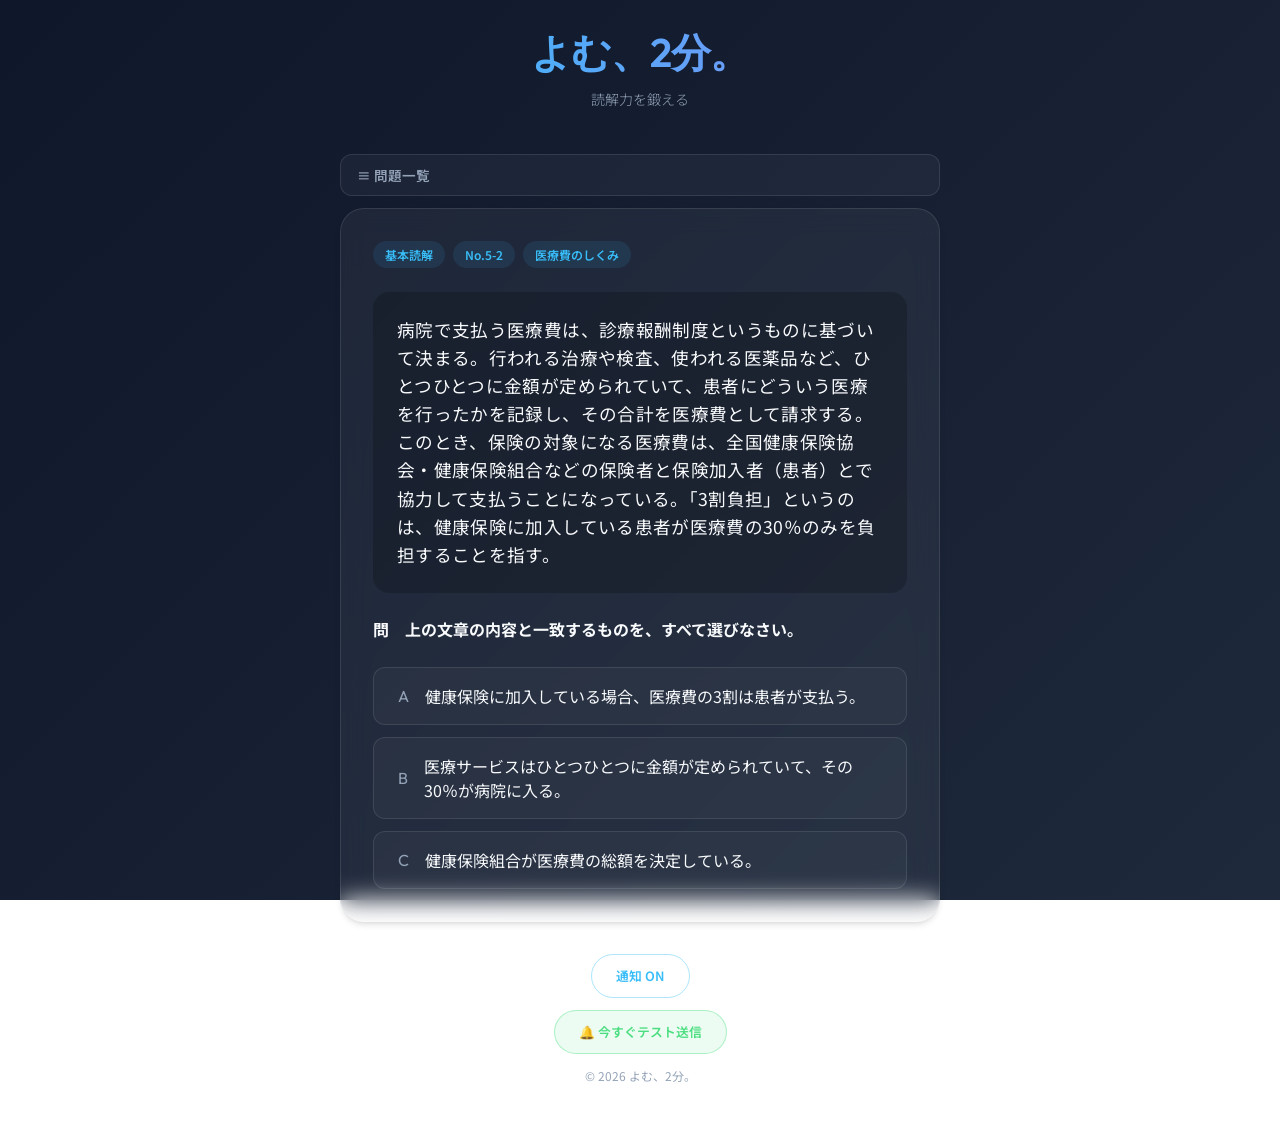
==== commit 38f1f907: "Update index.html to point to main_app.js" ====
--- a/index.html
+++ b/index.html
@@ -77,6 +77,6 @@
 
     </div>
 
-    <script src="app_script.js"></script>
+    <script src="main_app.js"></script>
 </body>
 </html>
